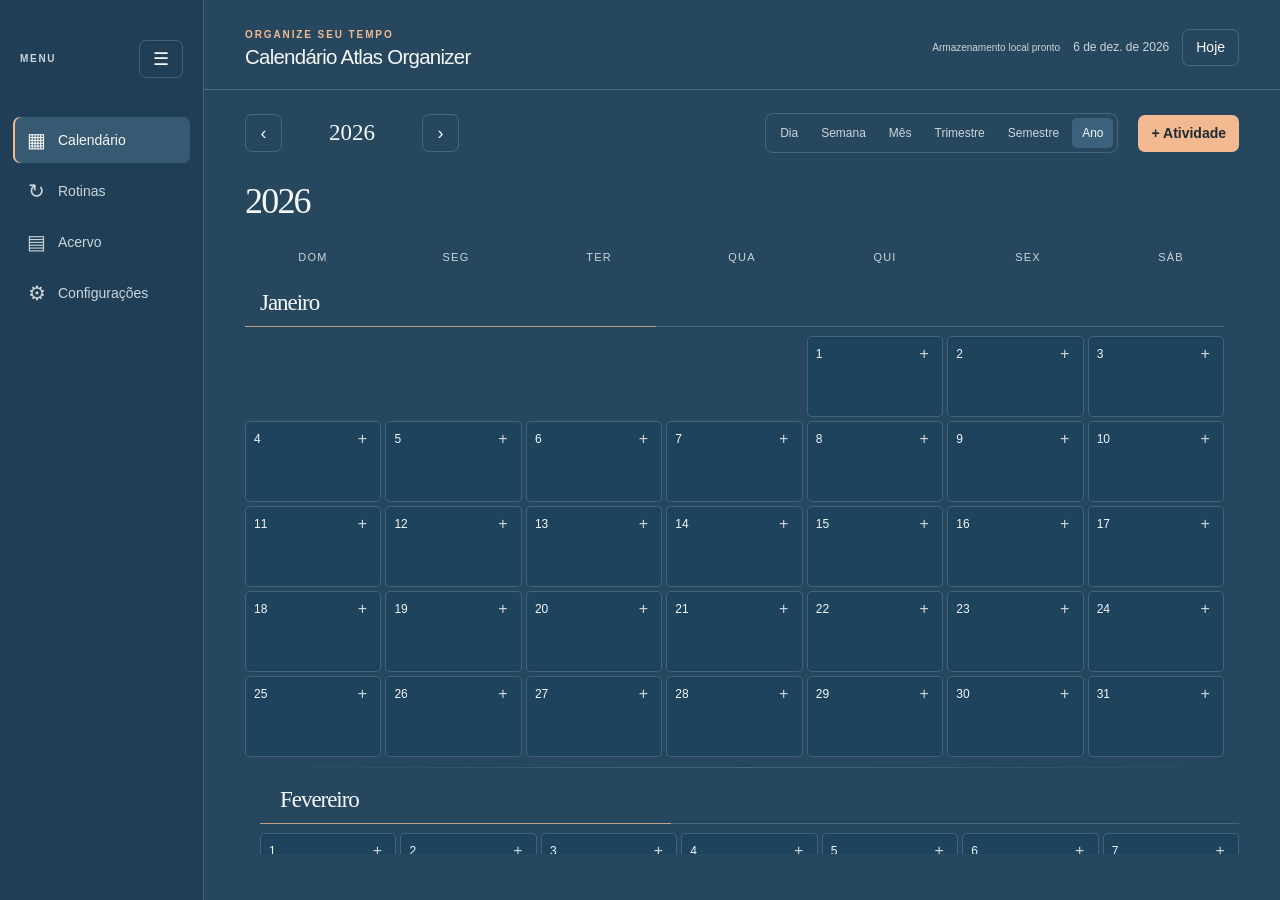
==== index.html @ 57e487e2 "Add files via upload" ====
<!doctype html>
<html lang="pt-BR"><head>
<meta charset="utf-8"><meta name="theme-color" content="#244c65"><meta name="application-name" content="Atlas Organizer"><link rel="manifest" href="./manifest.webmanifest"><link rel="icon" type="image/svg+xml" href="./icon.svg"><meta name="viewport" content="width=device-width,initial-scale=1">
<title>Atlas Organizer 2.0 · GitHub + Drive</title><link rel="stylesheet" href="./styles.css">
</head><body data-theme="custom">
<div class="shell" id="shell">
 <aside id="sidebar" class="sidebar" aria-label="Navegação">
  <div class="brand"><span class="brandword">MENU</span><button class="icon-btn collapse" id="toggleSidebar" title="Recolher menu" aria-label="Recolher menu">☰</button></div>
  <div class="nav-set">
   <button class="nav-btn selected" data-page="calendar" title="Calendário"><span class="nav-ico">▦</span><span class="nav-label">Calendário</span></button>
   <button class="nav-btn" data-page="routines" title="Rotinas"><span class="nav-ico">↻</span><span class="nav-label">Rotinas</span></button>
   <button class="nav-btn" data-page="archive" title="Acervo"><span class="nav-ico">▤</span><span class="nav-label">Acervo</span></button>
   <button class="nav-btn" data-page="settings" title="Configurações"><span class="nav-ico">⚙</span><span class="nav-label">Configurações</span></button>
  </div>
  
 </aside>
 <main class="main">
  <header class="topbar">
   <div class="top-left"><span id="pageKicker" class="eyebrow">ORGANIZE SEU TEMPO</span><h1 id="pageTitle">Calendário Atlas Organizer</h1></div>
   <div class="top-right"><span id="saveState" class="save-state" role="status" aria-live="polite">Carregando dados…</span><span class="today-pill" id="todayLabel"></span><button id="goToday" class="simple-btn">Hoje</button><button class="icon-btn mobile-menu" id="mobileMenu" aria-label="Abrir menu">☰</button></div>
  </header>
  <section id="calendarPage" class="page">
   <div class="toolbar">
    <div class="year-controls"><button id="prevPeriod" class="icon-btn" aria-label="Período anterior">‹</button><strong id="periodTitle">2026</strong><button id="nextPeriod" class="icon-btn" aria-label="Próximo período">›</button></div>
    <div class="view-switch" aria-label="Visualização"><button data-view="day">Dia</button><button data-view="week">Semana</button><button data-view="month">Mês</button><button data-view="quarter">Trimestre</button><button data-view="half">Semestre</button><button data-view="year" class="active">Ano</button></div>
    <button id="addEvent" class="accent-btn">+ <span>Atividade</span></button>
   </div>
   <div id="calendarScroll" class="calendar-scroll" tabindex="0" aria-label="Área do calendário">
    <div id="calendarContent"></div>
   </div>
   <div id="edgeHint" class="edge-hint" aria-live="polite"></div>
  </section>
  <section id="routinesPage" class="page hidden"><div class="section-intro"><div><h2>Rotinas</h2><p>Gerencie rotinas passadas, atuais e futuras; recorrências semanais e anuais.</p></div><button id="addRoutine" class="accent-btn">+ Rotina</button></div><div id="routinesContent"></div></section>
  <section id="archivePage" class="page hidden"><div class="section-intro"><div><h2>Acervo</h2><p>Assuntos, materiais, arquivos e anotações organizados em um só lugar.</p></div><button id="addArchive" class="accent-btn">+ Material</button></div><div class="archive-tools"><input id="archiveSearch" type="search" placeholder="Buscar assuntos, títulos, etiquetas..."><select id="archiveCategory"><option value="">Todas as categorias</option></select><select id="archiveSort" aria-label="Ordenar materiais"><option value="title">Nome A–Z</option><option value="topic">Assunto A–Z</option><option value="tags">Etiqueta A–Z</option><option value="difficulty">Dificuldade ↓</option><option value="rating">Avaliação ↓</option><option value="importance">Prioridade ↓</option></select></div><div id="archiveContent"></div></section>
  <section id="settingsPage" class="page hidden"><div class="section-intro"><div><h2>Configurações</h2><p>Ajustes de aparência, navegação e acessibilidade.</p></div></div><div class="settings-grid">
   <div class="settings-card"><h3>Aparência</h3><label for="themeLight">Luminosidade</label><select id="themeLight"><option value="light">Clara</option><option value="medium">Intermediária</option><option value="dark">Escura</option></select><label for="themeHue">Matiz</label><select id="themeHue"><option value="blue">Azul</option><option value="green">Verde</option><option value="yellow">Amarelo</option><option value="neutral">Neutro</option><option value="purple">Violeta</option><option value="orange">Laranja</option><option value="rose">Rosa</option></select><div class="theme-swatches" id="themeSwatches" aria-label="Prévia da combinação de cores"><i></i><i></i><i></i><span id="themeDescription">Azul · Intermediária</span></div><label class="check-row"><input type="checkbox" id="largeText"> Texto ampliado</label><label class="check-row"><input type="checkbox" id="highContrast"> Alto contraste</label><label class="check-row"><input type="checkbox" id="reduceMotion"> Reduzir animações</label></div>
   <div class="settings-card"><h3>Navegação</h3><label class="check-row"><input type="checkbox" id="edgeNavigate"> Mudar de ano ao puxar a extremidade</label><p class="hint">Exige um gesto intencional na borda. As setas continuam disponíveis.</p><label class="check-row"><input type="checkbox" id="soundOn"> Som de mudança de ano</label><label class="check-row"><input type="checkbox" id="vibrationOn"> Vibração (em dispositivos compatíveis)</label></div>
   <div class="settings-card"><h3>Horários solares</h3><p class="hint">Os períodos do dia usam nascer e pôr do sol aproximados. Informe uma localização para personalizar, sem precisar conceder acesso ao GPS.</p><label for="latitude">Latitude</label><input id="latitude" type="number" min="-90" max="90" step="any" placeholder="Ex.: -27.63"><label for="longitude">Longitude</label><input id="longitude" type="number" min="-180" max="180" step="any" placeholder="Ex.: -52.27"><p class="hint">Sem coordenadas: nascer do sol às 06h e pôr do sol às 18h.</p></div>
   <div class="settings-card integration-card"><h3>Google Agenda · ligação direta (opcional)</h3>
    <p class="hint">Crie e atualize compromissos diretamente no Google Agenda. Você autoriza o acesso; o Atlas não armazena sua senha.</p>
    <label for="googleClientId">ID de cliente OAuth do Google (Drive e Agenda)</label><input id="googleClientId" type="text" spellcheck="false" placeholder="...apps.googleusercontent.com" autocomplete="off">
    <div class="integration-actions"><button id="connectCalendar" class="simple-btn">Autorizar Google Agenda</button><button id="disconnectCalendar" class="simple-btn">Desconectar sessão</button></div>
    <p id="calendarStatus" class="hint">Não conectado. Configure o OAuth no Google Cloud antes de autorizar.</p>
    <p class="hint">A sincronização é iniciada manualmente em cada atividade/encontro. As notificações seguem o Google Agenda; não cria alarmes nativos.</p>
   </div>
   <div class="settings-card integration-card"><h3>Google Drive · seus dados privados</h3>
    <p class="hint">O Atlas salva atividades e materiais primeiro neste dispositivo (IndexedDB) e depois sincroniza com o espaço privado do aplicativo no Google Drive. A mesma identificação OAuth utilizada pelo Google Agenda serve para o Drive.</p>
    <div class="integration-actions"><button id="connectDrive" class="simple-btn" type="button">Conectar ao Google Drive</button><button id="disconnectDrive" class="simple-btn" type="button">Desconectar</button></div>
    <p id="cloudStatus" class="hint" role="status" aria-live="polite">Offline disponível neste dispositivo. O Drive ainda não foi conectado.</p>
    <div id="driveResolution" class="drive-resolution hidden">
      <p class="hint"><strong>Há diferenças entre as cópias.</strong> Escolha qual usar. A substituição no Drive exige confirmação e verifica novamente a versão remota.</p>
      <div class="integration-actions"><button id="loadDriveCopy" type="button" class="simple-btn">Carregar cópia do Drive</button><button id="sendDriveCopy" type="button" class="simple-btn">Enviar cópia deste dispositivo</button></div>
    </div>
    <div class="integration-actions"><button id="syncDriveNow" type="button" class="simple-btn">Sincronizar agora</button></div>
    <p class="hint">O aplicativo não salva senhas nem tokens de acesso no repositório. Você precisará autorizar o Drive novamente quando abrir uma nova sessão do navegador. Em caso de conflito, nenhuma cópia é sobrescrita automaticamente.</p>
    <p class="hint">Os anexos existentes no dispositivo também podem ser enviados ao Drive. Arquivos importados de backups JSON sem seus anexos originais não poderão ser restaurados automaticamente.</p>
   </div>
   <div class="settings-card"><h3>Integração por arquivo</h3><p class="hint">Exporte um calendário para importar no Google Agenda, Apple Calendário ou Outlook. É uma cópia, não sincronização automática.</p><label for="icsYear">Ano da exportação</label><input id="icsYear" type="number" min="1900" max="2100" value="2026"><label class="check-row"><input id="icsAlarm" type="checkbox"> Pedir aviso 15 minutos antes (se o aplicativo de destino suportar)</label><button id="exportIcs" class="simple-btn">Exportar calendário .ics</button><p class="hint">Reimportações podem duplicar compromissos. A compatibilidade de avisos depende do calendário de destino.</p></div><div class="settings-card"><h3>Dados</h3><button id="exportData" class="simple-btn">Exportar dados JSON</button><label for="importData" class="simple-btn import-label">Importar JSON</label><input id="importData" type="file" accept=".json,application/json" class="visually-hidden"><p class="hint">Os registros ficam em IndexedDB neste dispositivo e, quando conectado, no Google Drive privado. O backup JSON não contém os anexos binários; mantenha cópias de arquivos importantes.</p></div>
  </div></section>
 </main>
</div>
<datalist id="categorySuggestions"></datalist>
<dialog id="eventDialog" class="dialog wide-dialog"><form id="eventForm" class="dialog-form"><div class="dialog-head"><div><span class="eyebrow">CALENDÁRIO</span><h2 id="eventDialogTitle">Nova atividade</h2></div><button type="button" data-close="eventDialog" class="icon-btn" aria-label="Fechar">×</button></div>
<input name="id" type="hidden"><label>Nome da atividade<input name="title" required maxlength="160" placeholder="O que você planeja?"></label><div class="two-col"><label>Início<input name="start" type="datetime-local" required></label><label>Fim<input name="end" type="datetime-local" required></label></div>
<div class="nested-section"><div class="inline-title"><strong>Outras datas do mesmo compromisso</strong><button type="button" class="small-add" data-action="extra-event">+ Data</button></div><p class="hint">Cada data pode ser concluída e avaliada separadamente. Um intervalo contínuo também pode atravessar dias.</p><div id="eventExtraRows"></div></div>
<div class="two-col"><label>Categoria<input name="category" list="categorySuggestions" maxlength="60" placeholder="Escolha uma categoria existente"></label><label>Prioridade<select name="importance"><option value="low">Baixa</option><option value="normal" selected>Normal</option><option value="high">Alta</option><option value="critical">Máxima</option></select></label></div><p class="micro-hint">Ao digitar uma categoria, aparecem as existentes. Prefira reutilizar um nome já cadastrado.</p>
<label>Descrição<textarea name="description" rows="3" maxlength="3000" placeholder="Objetivos, temas abordados, lembretes..."></textarea></label><div class="nested-section"><strong>Notas do Acervo relacionadas</strong><div id="eventLinkedArchive" class="links-list"></div></div>
<div class="nested-section"><strong>Lembretes e Google Agenda</strong>
 <label>Aviso antes do início <select name="reminderMinutes" id="eventReminder"><option value="">Sem aviso personalizado</option><option value="0">No momento</option><option value="5">5 minutos antes</option><option value="10">10 minutos antes</option><option value="15">15 minutos antes</option><option value="30">30 minutos antes</option><option value="60">1 hora antes</option><option value="120">2 horas antes</option><option value="1440">1 dia antes</option><option value="10080">1 semana antes</option></select></label>
 <p class="hint">É um aviso do Google Agenda, não um alarme nativo do Relógio. A escolha do toque, soneca e vibração depende do aplicativo do dispositivo.</p>
 <button type="button" id="syncThisEvent" class="simple-btn">Enviar/atualizar atividade no Google Agenda</button>
 <p class="hint">Salve a atividade primeiro. Enviar novamente atualiza os encontros já vinculados, evitando duplicatas na mesma conta.</p>
</div>
<p class="hint">Para concluir, dispensar ou informar que uma atividade não foi realizada, use a opção <b>Situação / avaliação</b> no dia correspondente.</p>
<div class="dialog-actions"><button type="button" id="deleteEvent" class="danger-btn hidden">Excluir</button><span class="grow"></span><button type="button" data-close="eventDialog" class="simple-btn">Cancelar</button><button type="submit" class="accent-btn">Salvar atividade</button></div></form></dialog>
<dialog id="routineDialog" class="dialog wide-dialog"><form id="routineForm" class="dialog-form"><div class="dialog-head"><div><span class="eyebrow">ROTINAS</span><h2 id="routineDialogTitle">Nova rotina</h2></div><button type="button" data-close="routineDialog" class="icon-btn" aria-label="Fechar">×</button></div>
<input name="id" type="hidden"><label>Nome<input name="title" required maxlength="160"></label><div class="two-col"><label>Recorrência<select name="type" id="routineType"><option value="weekly">Semanal</option><option value="annual_fixed">Anual • dia fixo</option><option value="annual_nth">Anual • dia da semana variável</option></select></label><label>Prioridade<select name="importance"><option value="low">Baixa</option><option value="normal" selected>Normal</option><option value="high">Alta</option><option value="critical">Máxima</option></select></label></div>
<div class="two-col"><label>Data de início (vigência)<input name="effectiveFrom" type="date" required></label><label>Data final (opcional)<input name="until" type="date"></label></div>
<div id="annualOptions" class="nested-section hidden"><div class="two-col"><label>Mês<select name="annualMonth" id="annualMonth"><option value="1">Janeiro</option><option value="2">Fevereiro</option><option value="3">Março</option><option value="4">Abril</option><option value="5">Maio</option><option value="6">Junho</option><option value="7">Julho</option><option value="8">Agosto</option><option value="9">Setembro</option><option value="10">Outubro</option><option value="11">Novembro</option><option value="12">Dezembro</option></select></label><label class="annual-fixed">Dia do mês<input name="annualDay" type="number" min="1" max="31" value="1"></label></div><div class="two-col annual-nth hidden"><label>Ocorrência<select name="nth"><option value="1">1º</option><option value="2">2º</option><option value="3">3º</option><option value="4">4º</option><option value="-1">Último</option></select></label><label>Dia da semana<select name="annualWeekday"><option value="0">Domingo</option><option value="1">Segunda</option><option value="2">Terça</option><option value="3">Quarta</option><option value="4">Quinta</option><option value="5">Sexta</option><option value="6">Sábado</option></select></label></div></div>
<div class="nested-section"><div class="inline-title"><strong>Horários recorrentes</strong><button type="button" class="small-add" data-action="extra-routine-slot">+ Horário</button></div><p class="hint">Exemplo: terça-feira à noite e sábado pela manhã. Para rotinas anuais, use um horário.</p><div id="routineSlotRows"></div></div>
<div class="nested-section"><div class="inline-title"><strong>Datas adicionais pontuais</strong><button type="button" class="small-add" data-action="extra-routine-date">+ Data</button></div><div id="routineExtraRows"></div></div>
<label>Categoria<input name="category" list="categorySuggestions" maxlength="60" placeholder="Escolha uma categoria existente"></label><label>Descrição<textarea name="description" rows="3" maxlength="3000"></textarea></label><div class="nested-section"><strong>Notas do Acervo relacionadas</strong><div id="routineLinkedArchive" class="links-list"></div></div>
<p class="hint">Editar uma rotina já iniciada cria uma nova versão para não alterar o histórico. Defina a data de início da nova versão.</p>
<div class="dialog-actions"><button type="button" id="deleteRoutine" class="danger-btn hidden">Encerrar rotina</button><span class="grow"></span><button type="button" data-close="routineDialog" class="simple-btn">Cancelar</button><button type="submit" class="accent-btn">Salvar rotina</button></div></form></dialog>
<dialog id="occurrenceDialog" class="dialog wide-dialog"><form id="occurrenceForm" class="dialog-form"><div class="dialog-head"><div><span class="eyebrow">ENCONTRO DA ROTINA</span><h2>Editar apenas esta ocorrência</h2></div><button type="button" data-close="occurrenceDialog" class="icon-btn" aria-label="Fechar">×</button></div><p class="hint" id="occurrenceContext"></p><input type="hidden" name="id"><input type="hidden" name="anchor"><input type="hidden" name="slotId"><label>Nome neste encontro<input name="title" required maxlength="160"></label><div class="two-col"><label>Horário inicial<input name="startTime" type="time" required></label><label>Horário final<input name="endTime" type="time" required></label></div><div class="two-col"><label>Categoria<input name="category" list="categorySuggestions" maxlength="60"></label><label>Prioridade<select name="importance"><option value="low">Baixa</option><option value="normal">Normal</option><option value="high">Alta</option><option value="critical">Máxima</option></select></label></div><label>Descrição deste encontro<textarea name="description" rows="4" maxlength="3000"></textarea></label><div class="nested-section"><strong>Materiais do Acervo vinculados somente a esta ocorrência</strong><div id="occurrenceLinkedArchive" class="links-list"></div></div><div class="nested-section"><strong>Google Agenda</strong><label>Aviso antes do encontro<select name="reminderMinutes" id="occurrenceReminder"><option value="">Padrão da agenda</option><option value="0">No momento</option><option value="5">5 minutos</option><option value="15">15 minutos</option><option value="30">30 minutos</option><option value="60">1 hora</option><option value="1440">1 dia</option></select></label><button type="button" class="simple-btn" id="syncThisOccurrence">Enviar/atualizar este encontro no Google Agenda</button><p class="hint">Salve as alterações deste encontro antes de sincronizá-las.</p></div><p class="hint">Esta alteração não modifica as outras datas da rotina. Situação e avaliação permanecem registradas separadamente.</p><div class="dialog-actions"><button type="button" id="resetOccurrence" class="simple-btn">Restaurar dados da rotina</button><button type="button" id="editEntireRoutine" class="simple-btn">Editar rotina inteira</button><span class="grow"></span><button type="button" data-close="occurrenceDialog" class="simple-btn">Cancelar</button><button type="submit" class="accent-btn">Salvar este encontro</button></div></form></dialog>
<dialog id="outcomeDialog" class="dialog"><form id="outcomeForm" class="dialog-form"><div class="dialog-head"><div><span class="eyebrow">ACOMPANHAMENTO</span><h2>Situação e avaliação</h2></div><button type="button" data-close="outcomeDialog" class="icon-btn" aria-label="Fechar">×</button></div>
<p id="outcomeContext" class="hint"></p><input type="hidden" name="kind"><input type="hidden" name="id"><input type="hidden" name="anchor"><input type="hidden" name="slotId"><label>Situação<select name="status" id="outcomeStatus"><option value="pending">Pendente</option><option value="done">Concluída</option><option value="missed">Não realizada</option><option value="dismissed">Dispensada / cancelada</option></select></label><label id="reasonLabel">Justificativa<textarea name="reason" rows="3" maxlength="3000" placeholder="Explique por que não foi realizada, cancelada ou dispensada"></textarea></label><div id="assessmentFields"><div class="two-col"><label>Avaliação (0 a 10)<input name="rating" type="number" min="0" max="10" step="0.1" placeholder="Opcional"></label><label>Dificuldade (0 a 10)<input name="difficulty" type="number" min="0" max="10" step="0.1" placeholder="Opcional"></label></div><label>Desempenho (0 a 10)<input name="performance" type="number" min="0" max="10" step="0.1" placeholder="Opcional"></label><label>Comentário sobre a avaliação<textarea name="evaluationNotes" rows="3" maxlength="3000" placeholder="Como foi? O que você aprendeu?"></textarea></label><div id="ratingPreview" class="rating-preview"></div></div><div class="dialog-actions"><span class="grow"></span><button type="button" data-close="outcomeDialog" class="simple-btn">Cancelar</button><button type="submit" class="accent-btn">Salvar situação</button></div></form></dialog>
<dialog id="archiveDialog" class="dialog"><form id="archiveForm" class="dialog-form"><div class="dialog-head"><div><span class="eyebrow">ACERVO</span><h2 id="archiveDialogTitle">Novo material</h2></div><button type="button" data-close="archiveDialog" class="icon-btn" aria-label="Fechar">×</button></div><input name="id" type="hidden"><label>Título<input name="title" required maxlength="160"></label><div class="two-col"><label>Tipo<select name="type"><option>Nota</option><option>Questão</option><option>PDF</option><option>Livro</option><option>Arquivo</option><option>Link</option></select></label><label>Categoria / matéria<input name="category" list="categorySuggestions" maxlength="100" placeholder="Matemática..."></label></div><label>Assunto / tópico<input name="topic" maxlength="120" placeholder="Trigonometria..."></label><label>Etiquetas (separadas por vírgulas)<input name="tags" maxlength="250" placeholder="revisão, exercícios..."></label><div class="two-col"><label>Dificuldade (0 a 10)<input name="difficulty" type="number" min="0" max="10" step="0.1" placeholder="Opcional"></label><label>Avaliação (0 a 10)<input name="rating" type="number" min="0" max="10" step="0.1" placeholder="Opcional"></label></div><label>Prioridade (opcional)<select name="importance"><option value="">Sem prioridade</option><option value="low">Baixa</option><option value="normal">Normal</option><option value="high">Alta</option><option value="critical">Máxima</option></select></label><label>Texto / notas<textarea name="notes" rows="5" maxlength="20000"></textarea></label><label>Link (opcional)<input name="link" type="url" placeholder="https://..."></label><label>Anexo (até 20 MB)<input name="file" type="file"></label><p id="currentAttachment" class="hint"></p><div class="dialog-actions"><button type="button" id="deleteArchive" class="danger-btn hidden">Excluir</button><span class="grow"></span><button type="button" data-close="archiveDialog" class="simple-btn">Cancelar</button><button type="submit" class="accent-btn">Salvar material</button></div></form></dialog>
<div id="toast" class="toast" role="status" aria-live="polite"></div>
<script type="module" src="./app.js"></script>
</body></html>
---- styles.css ----
:root{--bg:#102b41;--side:#0d293f;--panel:#173b55;--panel2:#1a415d;--cell:#204660;--line:rgba(220,237,245,.15);--text:#f2f5f7;--muted:#a4bdca;--accent:#efa36e;--accentText:#26303a;--radius:12px;--shadow:rgba(0,10,26,.23)}
*{box-sizing:border-box}html,body{margin:0;height:100%;background:var(--bg);color:var(--text);font-family:Inter,ui-sans-serif,-apple-system,BlinkMacSystemFont,'Segoe UI',sans-serif;font-size:14px}button,input,select,textarea{font:inherit}button{cursor:pointer}button:focus-visible,input:focus-visible,select:focus-visible,textarea:focus-visible{outline:2px solid var(--accent);outline-offset:3px}button:disabled{opacity:.4;cursor:not-allowed}h1,h2,h3,p{margin-top:0}h1{font-size:1.46rem;font-weight:500;letter-spacing:-.035em;margin:4px 0 0}h2{font-size:1.55rem;font-weight:500;letter-spacing:-.03em}h3{font-size:1.05rem;font-weight:600}p{color:var(--muted);line-height:1.5}button{border:0}input,select,textarea{width:100%;border:1px solid var(--line);color:var(--text);background:var(--panel2);padding:10px 12px;border-radius:7px;min-width:0}input::placeholder,textarea::placeholder{color:var(--muted);opacity:.7}input[type=checkbox]{width:auto;accent-color:var(--accent)}input[type=file]{font-size:12px;max-width:100%}input[type=date],input[type=time],input[type=datetime-local]{color-scheme:dark}body[data-theme=light] input[type=date],body[data-theme=light] input[type=time],body[data-theme=light] input[type=datetime-local]{color-scheme:light}
.shell{height:100vh;min-height:420px;display:flex;overflow:hidden}.sidebar{width:204px;flex-shrink:0;display:flex;flex-direction:column;background:var(--side);border-right:1px solid var(--line);transition:width .2s}.sidebar.collapsed{width:65px}.brand{height:99px;padding:33px 20px 15px;display:flex;justify-content:space-between;align-items:center;gap:6px}.brandword{font-family:Georgia,'Times New Roman',serif;font-size:30px;letter-spacing:-2px;white-space:nowrap}.dot{color:var(--accent)}.sidebar.collapsed .brandword,.sidebar.collapsed .nav-label,.sidebar.collapsed .small-mark{display:none}.sidebar.collapsed .brand{justify-content:center;padding:22px 5px}.nav-set{display:flex;flex-direction:column;gap:5px;padding:18px 13px}.nav-btn{width:100%;display:flex;align-items:center;gap:12px;padding:13px 14px;background:none;color:var(--muted);text-align:left;border-radius:7px;white-space:nowrap}.nav-btn:hover,.nav-btn.selected{background:var(--panel);color:var(--text)}.nav-btn.selected{box-shadow:inset 2px 0 var(--accent)}.nav-ico{font-size:20px;min-width:19px;text-align:center;line-height:1}.sidebar.collapsed .nav-set{padding:18px 7px}.sidebar.collapsed .nav-btn{padding:13px;justify-content:center}.aside-foot{margin-top:auto;padding:18px 26px}.small-mark{font-size:10px;letter-spacing:.18em;color:var(--muted)}.main{display:flex;flex-direction:column;flex:1;min-width:0}.topbar{display:flex;align-items:center;justify-content:space-between;gap:15px;padding:25px clamp(20px,3.2vw,52px) 20px;border-bottom:1px solid var(--line);flex-shrink:0}.eyebrow{font-size:10px;font-weight:700;letter-spacing:.19em;color:var(--accent)}.top-right{display:flex;align-items:center;gap:13px}.today-pill{color:var(--muted);font-size:12px;white-space:nowrap}.icon-btn,.simple-btn,.accent-btn,.danger-btn{border-radius:7px;min-height:37px;padding:9px 13px;white-space:nowrap}.icon-btn,.simple-btn{background:transparent;color:var(--text);border:1px solid var(--line)}.icon-btn{font-size:18px;min-width:37px;line-height:1}.icon-btn:hover,.simple-btn:hover{background:var(--panel)}.accent-btn{background:var(--accent);color:var(--accentText);font-weight:650}.accent-btn:hover{filter:brightness(1.06)}.danger-btn{border:1px solid #e99393;background:transparent;color:#f8a3a3}.mobile-menu{display:none}.page{flex:1;min-height:0;display:flex;flex-direction:column;padding:23px clamp(20px,3.2vw,52px) 28px}.hidden{display:none!important}.toolbar{display:flex;align-items:center;gap:20px;flex-wrap:wrap;margin-bottom:18px}.year-controls{display:flex;align-items:center;gap:7px;margin-right:auto}.year-controls strong{font-size:23px;font-family:Georgia,serif;font-weight:400;min-width:126px;text-align:center}.view-switch{display:flex;gap:3px;padding:4px;border:1px solid var(--line);border-radius:8px}.view-switch button{background:transparent;color:var(--muted);border-radius:5px;padding:8px 10px;font-size:12px}.view-switch .active{background:var(--panel2);color:var(--text)}.calendar-scroll{overflow-y:auto;flex:1;min-height:0;overscroll-behavior:contain;scrollbar-width:thin;scrollbar-color:var(--panel2) transparent}.edge-hint{font-size:12px;min-height:18px;color:var(--accent);text-align:center}.weekdays{display:grid;grid-template-columns:repeat(7,minmax(0,1fr));gap:7px;position:sticky;top:0;background:var(--bg);z-index:3;padding-bottom:12px}.weekday{text-align:center;color:var(--muted);text-transform:uppercase;font-size:11px;letter-spacing:.11em;padding:9px 2px}.days-grid{display:grid;grid-template-columns:repeat(7,minmax(0,1fr));gap:7px}.day-card{background:var(--panel);border:1px solid var(--line);border-radius:5px;min-width:0;min-height:105px;padding:9px 10px;position:relative;overflow:hidden;transition:background .12s}.day-card:hover{background:var(--panel2)}.day-card.today{border-color:var(--accent)}.day-card.selected{box-shadow:inset 0 0 0 1px var(--accent)}.day-card.blank{background:transparent;border-color:transparent;pointer-events:none}.day-top{display:flex;justify-content:space-between;align-items:center;gap:4px}.day-num{background:transparent;color:var(--text);font-size:14px;padding:3px 1px;min-width:23px;text-align:left}.day-num:hover{color:var(--accent)}.day-add{background:transparent;color:var(--muted);font-size:19px;line-height:1;min-width:29px;min-height:29px;border-radius:4px}.day-add:hover{color:var(--accent);background:var(--cell)}.day-items{display:flex;flex-direction:column;gap:4px;margin-top:8px}.event-chip{padding:4px 6px;background:rgba(239,163,110,.1);border-left:2px solid var(--accent);font-size:11px;text-align:left;color:var(--text);min-width:0;white-space:nowrap;overflow:hidden;text-overflow:ellipsis;border-radius:1px}.event-chip.routine{background:rgba(210,227,239,.09);border-left-color:#7aa6b7}.event-chip.done{opacity:.53;text-decoration:line-through}.event-chip.important{background:rgba(239,163,110,.2)}.extra-num{font-size:10px;color:var(--muted);padding:0 4px}.months-label{margin:26px 0 12px;display:flex;align-items:center;gap:18px;font-family:Georgia,serif;font-size:27px;font-weight:400;letter-spacing:-.045em}.months-label:first-child{margin-top:5px}.months-label:after{content:"";height:1px;flex:1;background:linear-gradient(to right,var(--accent),transparent)}.year-area{max-width:1480px;margin:auto;width:100%;padding-bottom:10px}.year-month{--shift:0px;margin:0 0 24px var(--shift);width:calc(100% - 15px);position:relative}.year-month:nth-child(even){--shift:15px}.year-month .months-label{margin:0 0 9px;padding:6px 15px 10px;border-bottom:1px solid var(--line);font-size:23px;position:relative}.year-month .months-label:after{position:absolute;bottom:-1px;left:0;width:42%;background:var(--accent);opacity:.7;height:1px}.year-month .days-grid{gap:4px}.year-month .day-card{min-height:81px;padding:5px 7px;background:rgba(26,65,93,.68)}.year-month .day-items{margin-top:3px;gap:2px}.year-month .event-chip{font-size:10px;padding:2px 4px}.year-month .day-add{font-size:16px;min-width:22px;min-height:23px}.year-month .day-num{font-size:12px}.year-month .day-card.blank{background:transparent}.year-month+.year-month:before{content:"";position:absolute;top:-14px;left:10px;right:20px;height:1px;background:linear-gradient(90deg,transparent,var(--line),transparent)}.year-month:nth-child(even) .months-label{padding-left:20px}.year-hero{font-family:Georgia,serif;font-size:36px;letter-spacing:-.05em;margin:9px 0 20px}.year-hint{text-align:center;color:var(--muted);font-size:12px;margin:14px 0}.month-head{font-family:Georgia,serif;font-size:30px;margin:4px 0 22px}.month-view .day-card{min-height:145px}.day-main{padding:12px 0 30px;max-width:1020px;margin:auto;width:100%}.day-large-date{font-family:Georgia,serif;font-size:32px;letter-spacing:-.035em;margin-bottom:8px}.day-subtitle{color:var(--muted);font-size:12px;margin-bottom:24px}.day-period{margin:20px 0 24px}.period-head{display:flex;gap:13px;align-items:baseline;border-bottom:1px solid var(--line);padding-bottom:10px;margin-bottom:10px}.period-head h3{font-family:Georgia,serif;font-size:23px;font-weight:400;margin:0}.period-head small{color:var(--muted)}.detail-event{border-bottom:1px solid var(--line);padding:11px 7px;display:flex;align-items:center;gap:12px}.detail-event button.title-button{background:transparent;color:var(--text);text-align:left;font-size:14px;flex:1;min-width:0}.detail-event button.title-button:hover{text-decoration:underline}.detail-event .time{color:var(--accent);font-variant-numeric:tabular-nums;min-width:98px;font-size:12px}.detail-event .subtitle{font-size:11px;color:var(--muted)}.detail-event .muted-action{background:transparent;color:var(--muted);border:1px solid var(--line);padding:5px 7px;border-radius:5px}.detail-event .done-action{accent-color:var(--accent)}.mini-badge{font-size:10px;color:var(--accent);font-weight:600}.empty-period{font-size:12px;color:var(--muted);padding:14px 5px}.timeline-toggle{background:transparent;color:var(--accent);border-bottom:1px solid currentColor;padding:4px 0;margin:7px 0 5px}.timeline{border:1px solid var(--line);border-radius:9px;padding:14px;margin:16px 0 25px}.timeline-row{display:grid;grid-template-columns:44px 1fr;gap:10px;min-height:30px;border-top:1px solid var(--line);font-size:11px;color:var(--muted)}.timeline-row:first-child{border-top:0}.timeline-bar{align-self:start;background:var(--cell);padding:6px 9px;border-left:3px solid var(--accent);border-radius:3px;color:var(--text);margin:3px 0}.week-view .day-card{min-height:340px;padding:10px}.week-view .event-chip{white-space:normal;overflow-wrap:anywhere}.week-view .day-num{font-size:15px}.week-view .days-grid{gap:9px}.week-date{font-size:10px;color:var(--muted)}.review-card{border:1px solid var(--line);border-radius:8px;background:var(--panel);padding:20px;margin-bottom:13px}.review-stat-row{display:flex;gap:20px;flex-wrap:wrap;margin-bottom:25px}.review-stat{border:1px solid var(--line);min-width:120px;padding:17px 20px;border-radius:6px}.review-stat strong{font-size:29px;font-family:Georgia,serif;font-weight:400;display:block}.review-stat span{font-size:12px;color:var(--muted)}.review-title{font-family:Georgia,serif;font-size:25px}.review-columns{display:grid;grid-template-columns:repeat(auto-fit,minmax(235px,1fr));gap:15px}.review-card ul{list-style:none;margin:5px 0 0;padding:0}.review-card li{border-top:1px solid var(--line);padding:9px 0;font-size:12px}.review-card li:first-child{border-top:0}.review-summary{border-left:2px solid var(--accent);padding:9px 13px;line-height:1.6;color:var(--text);margin-top:14px}.section-intro{display:flex;justify-content:space-between;align-items:flex-start;gap:22px;margin-bottom:24px}.section-intro h2{font-family:Georgia,serif;font-weight:400;font-size:30px;margin-bottom:4px}.section-intro p{font-size:12px;margin:0}.routines-days{display:grid;grid-template-columns:repeat(auto-fit,minmax(170px,1fr));gap:12px}.routine-day{border:1px solid var(--line);border-radius:8px;background:var(--panel);padding:14px;min-height:145px}.routine-day header{display:flex;justify-content:space-between;align-items:center;margin-bottom:14px}.routine-day h3{font-family:Georgia,serif;font-size:19px;font-weight:400;margin:0}.routine-day button.add-mini{min-width:32px;height:32px;font-size:22px;color:var(--accent);background:var(--cell);border-radius:4px}.routine-day .routine-item{background:transparent;color:var(--text);padding:8px 0;border-top:1px solid var(--line);width:100%;text-align:left;font-size:12px}.routine-day .routine-item span{display:block;font-size:11px;color:var(--muted);margin-top:3px}.subtle{color:var(--muted);font-size:12px}.archive-tools{display:flex;gap:10px;margin-bottom:20px}.archive-tools input{flex:1}.archive-tools select{max-width:220px}.archive-grid{display:grid;grid-template-columns:repeat(auto-fill,minmax(245px,1fr));gap:12px;overflow-y:auto}.archive-card{background:var(--panel);border:1px solid var(--line);padding:20px;border-radius:8px;display:flex;flex-direction:column;gap:12px;min-height:180px}.archive-card h3{font-family:Georgia,serif;font-size:21px;font-weight:400;margin-bottom:5px}.archive-card p{font-size:12px;margin:0;white-space:pre-wrap;overflow-wrap:anywhere}.archive-tag{display:inline-block;background:var(--cell);padding:4px 8px;margin:4px 4px 0 0;border-radius:4px;color:var(--muted);font-size:10px}.archive-card footer{display:flex;gap:12px;margin-top:auto;align-items:center;flex-wrap:wrap}.archive-card button,.archive-card a{background:transparent;color:var(--accent);font-size:12px;text-decoration:none;padding:0}.settings-grid{display:grid;grid-template-columns:repeat(auto-fill,minmax(275px,1fr));gap:16px;overflow-y:auto;padding-bottom:20px}.settings-card{background:var(--panel);border:1px solid var(--line);border-radius:8px;padding:23px}.settings-card h3{font-family:Georgia,serif;font-size:23px;font-weight:400}.settings-card label:not(.check-row){display:block;color:var(--muted);font-size:12px;margin:13px 0 7px}.settings-card input:not([type=checkbox]),.settings-card select{margin-bottom:8px}.check-row{display:flex;align-items:center;gap:10px;margin:14px 0;font-size:13px}.hint{font-size:12px;color:var(--muted);line-height:1.6}.import-label{display:inline-block;cursor:pointer;margin:10px 0}.visually-hidden{position:absolute;width:1px;height:1px;clip:rect(0 0 0 0);overflow:hidden}.dialog{border:1px solid var(--line);background:var(--bg);color:var(--text);border-radius:11px;width:min(560px,calc(100vw - 25px));max-height:min(90vh,810px);box-shadow:0 20px 70px var(--shadow);padding:0}.dialog::backdrop{background:rgba(0,15,29,.72);backdrop-filter:blur(3px)}.dialog-form{padding:26px 29px;display:flex;flex-direction:column;gap:12px}.dialog-head{display:flex;justify-content:space-between;align-items:center;margin-bottom:10px}.dialog-head h2{font-family:Georgia,serif;font-weight:400;font-size:28px;margin:7px 0 0}.dialog-form label:not(.check-row){display:block;font-size:12px;color:var(--muted)}.dialog-form label input,.dialog-form label select,.dialog-form label textarea{display:block;margin-top:7px}.two-col{display:grid;grid-template-columns:1fr 1fr;gap:12px}.dialog-actions{display:flex;flex-wrap:wrap;gap:8px;align-items:center;border-top:1px solid var(--line);padding-top:18px}.grow{flex:1}.toast{position:fixed;bottom:26px;right:28px;background:var(--panel2);border:1px solid var(--line);padding:12px 18px;border-radius:8px;box-shadow:0 8px 22px var(--shadow);display:none;z-index:20}.toast.show{display:block}
body[data-theme=light]{--bg:#e7eff3;--side:#dae5eb;--panel:#f6f9fb;--panel2:#e9f0f3;--cell:#dbe7ed;--line:rgba(20,63,89,.15);--text:#18354b;--muted:#597080;--accent:#bf6c39;--accentText:#ffffff;--shadow:rgba(20,45,61,.16)}body[data-theme=dark]{--bg:#0c1520;--side:#090f18;--panel:#121f2d;--panel2:#162636;--cell:#1b3042;--line:rgba(211,224,241,.12);--text:#f4f6f9;--muted:#9dadbc;--accent:#e9a06a;--accentText:#272c33;--shadow:rgba(0,0,0,.45)}body.high-contrast{--line:rgba(240,245,250,.5);--muted:#e4ebf0}body.large-text{font-size:17px}body.reduce-motion *,body.reduce-motion *:before,body.reduce-motion *:after{transition:none!important;animation:none!important}
@media(max-width:1100px){.sidebar{width:67px}.sidebar .brandword,.sidebar .nav-label,.sidebar .small-mark{display:none}.sidebar .nav-set{padding:18px 7px}.sidebar .nav-btn{justify-content:center}.sidebar .brand{justify-content:center;padding:22px 5px}.toolbar{gap:12px}.week-view .days-grid{overflow-x:auto;grid-template-columns:repeat(7,minmax(125px,1fr))}}
@media(max-width:680px){.shell{flex-direction:column}.sidebar{order:2;height:59px;width:100%!important;display:flex;flex-direction:row;border-right:none;border-top:1px solid var(--line);flex-shrink:0}.sidebar .brand,.sidebar .aside-foot{display:none}.sidebar .nav-set{width:100%;padding:4px;flex-direction:row;justify-content:space-evenly}.sidebar .nav-btn{width:auto;padding:11px 15px}.sidebar .nav-ico{font-size:21px}.main{order:1}.topbar{padding:19px 17px 14px}.today-pill{display:none}.page{padding:14px 12px}.toolbar{gap:10px}.year-controls strong{min-width:110px;font-size:21px}.view-switch{order:3;width:100%;overflow-x:auto;justify-content:space-between}.view-switch button{padding:8px 7px}.weekdays{gap:3px}.days-grid{gap:3px}.weekday{font-size:10px}.day-card{min-height:69px;padding:3px 2px}.day-top{gap:0}.day-num{min-width:17px;font-size:11px}.day-add{min-width:19px;font-size:16px;min-height:21px;padding:0}.event-chip{font-size:9px;line-height:1.2;padding:3px}.year-month{width:100%;margin-left:0!important}.year-month .day-card{min-height:65px;padding:2px}.year-month .day-num{font-size:10px}.year-month .day-add{font-size:13px;min-width:17px}.year-month .day-items{margin-top:3px}.year-month .event-chip{font-size:8px;padding:2px}.year-month .months-label{font-size:21px}.month-view .day-card{min-height:105px}.month-view .event-chip{font-size:9px}.week-view .day-card{min-height:280px}.week-view .days-grid{grid-template-columns:repeat(7,minmax(120px,1fr))}.two-col{grid-template-columns:1fr}.dialog-form{padding:21px 19px}.dialog{max-height:85vh}.archive-tools{flex-wrap:wrap}.archive-tools select{max-width:100%}.section-intro{align-items:center}.section-intro h2{font-size:25px}}
/* Prevent the main area from pushing the mobile navigation below the viewport. */
.main{min-height:0}
@media(max-width:680px){.sidebar{position:relative;z-index:7;min-height:59px}.main{height:calc(100% - 59px);min-height:0}.page{min-height:0}}

/* A neutral navigation heading replaces the decorative logo. */
.brandword{font-family:inherit;font-size:10px;letter-spacing:.17em;font-weight:650;color:var(--muted)}
/* 1.4 — forms, independent occurrences, evaluations, and archival drawers */
.wide-dialog{width:min(750px,calc(100vw - 24px))}.nested-section{border:1px solid var(--line);border-radius:8px;padding:13px;background:var(--panel)}.nested-section>strong{display:block;margin:0 0 10px}.nested-section .hint{margin:7px 0}.inline-title{display:flex;align-items:center;justify-content:space-between;gap:10px}.small-add{background:var(--cell);color:var(--accent);padding:6px 10px;border-radius:5px;white-space:nowrap}.small-remove{background:transparent;color:var(--muted);font-size:21px;padding:5px 7px;border:1px solid var(--line);border-radius:4px;align-self:end}.extra-slot,.routine-slot{display:grid;grid-template-columns:minmax(0,1fr) minmax(0,1fr) auto;align-items:end;gap:9px;margin-top:10px}.routine-slot{grid-template-columns:minmax(0,1.45fr) minmax(0,1fr) minmax(0,1fr) auto}.micro-hint{font-size:11px;margin:-8px 0 0}.links-list{max-height:120px;overflow:auto;display:flex;flex-direction:column;gap:3px;margin-top:10px}.link-option{display:flex!important;align-items:center;gap:9px;padding:4px}.link-option input{width:auto}.link-option small{font-size:10px;color:var(--muted)}.event-description{flex:1;min-width:0}.event-description .title-button{width:100%}.status-pill{border:1px solid var(--line);border-radius:5px;background:var(--cell);color:var(--text);font-size:11px;max-width:150px;min-width:110px;padding:8px 10px;line-height:1.3}.status-done{color:#afe4c8}.status-missed{color:#efada1}.status-dismissed{color:#b3c1c7}.priority-label{color:var(--accent);font-size:11px;white-space:nowrap}.note-link{background:transparent;border:1px solid var(--line);border-radius:4px;color:var(--accent);font-size:10px;margin:5px 5px 2px 0;padding:5px 7px}.stars{display:inline-flex;vertical-align:middle;white-space:nowrap;gap:1px;margin:4px 0;font-family:Arial,sans-serif}.star{display:inline-block;position:relative;line-height:1;font-size:17px;width:17px;color:var(--muted)}.star-empty{opacity:.55}.star-fill{position:absolute;left:0;top:0;white-space:nowrap;overflow:hidden;color:var(--accent)}.rating-preview{margin:4px 0}.review-summary{white-space:normal}.review-summary p{color:var(--text);margin:9px 0 0;line-height:1.75}.review-stat{min-width:112px;flex:1}.review-stat-row{gap:9px}.review-stat strong{font-size:25px}.routine-overview{display:grid;grid-template-columns:repeat(auto-fit,minmax(230px,1fr));gap:16px;overflow-y:auto;padding-bottom:25px}.routine-status-block{border:1px solid var(--line);background:var(--panel);border-radius:8px;padding:16px;align-self:start}.routine-status-block>h3{font-family:Georgia,serif;font-size:23px;font-weight:400;border-bottom:1px solid var(--line);padding-bottom:10px}.routine-collection{display:flex;flex-direction:column;gap:8px}.routine-entry{background:var(--cell);border:1px solid var(--line);border-radius:7px;color:var(--text);text-align:left;padding:13px;display:flex;flex-direction:column;align-items:stretch;gap:5px;width:100%}.routine-entry>span{display:flex;gap:5px;justify-content:space-between}.routine-entry small{font-size:11px;color:var(--muted)}.archive-drawer{background:var(--panel);border:1px solid var(--line);border-radius:8px;margin-bottom:14px;overflow:hidden}.archive-drawer summary{display:flex;align-items:center;gap:13px;padding:19px 20px;cursor:pointer;list-style:none;background:var(--panel2);border-bottom:1px solid var(--line)}.archive-drawer summary::-webkit-details-marker{display:none}.archive-drawer summary strong{font-family:Georgia,serif;font-size:24px;font-weight:400}.drawer-handle{font-size:24px;color:var(--accent)}.drawer-count{font-size:12px;color:var(--muted)}.drawer-edge{margin-left:auto;color:var(--accent);font-size:18px}.archive-drawer:not([open]) .drawer-edge{transform:rotate(-90deg)}.archive-drawer .archive-grid{padding:17px;overflow:visible}.archive-eval{display:flex;gap:8px;flex-wrap:wrap;align-items:center;font-size:11px;color:var(--muted)}.archive-eval>span:not(.stars){border:1px solid var(--line);padding:4px 6px;border-radius:5px}.archive-card{min-height:195px}.archive-tools select{min-width:155px}.event-chip.missed{border-left-color:#d29b91}.event-chip.dismissed{opacity:.55}.dialog-form{max-height:90vh;overflow-y:auto}
@media(max-width:680px){.extra-slot{grid-template-columns:1fr 1fr auto}.routine-slot{grid-template-columns:minmax(0,1fr) minmax(0,1fr) auto}.routine-slot .slot-week{grid-column:1/3}.dialog-form{max-height:85vh}.status-pill{min-width:75px;max-width:105px;padding:6px 4px;font-size:10px}.detail-event{gap:6px}.detail-event .time{min-width:75px;font-size:10px}.archive-tools select{flex:1;min-width:135px}.archive-drawer summary{padding:12px 14px}.archive-drawer summary strong{font-size:21px}.archive-drawer .archive-grid{padding:10px}}

.save-state{color:var(--muted);font-size:10px;white-space:nowrap;max-width:190px;overflow:hidden;text-overflow:ellipsis}
@media(max-width:680px){.save-state{font-size:9px;max-width:98px}}


/* 1.5 — independent luminance/hue palettes, unified scrolling and elastic transitions */
.theme-swatches{display:flex;align-items:center;gap:6px;margin:12px 0 18px}.theme-swatches i{display:block;width:29px;height:29px;border-radius:6px;border:1px solid var(--line)}.theme-swatches i:nth-child(1){background:var(--bg)}.theme-swatches i:nth-child(2){background:var(--panel)}.theme-swatches i:nth-child(3){background:var(--accent)}.theme-swatches span{font-size:12px;color:var(--muted);margin-left:9px}
.dialog{overflow-y:auto;scrollbar-width:thin;scrollbar-color:var(--cell) transparent}.dialog-form{max-height:none;overflow:visible}.links-list{max-height:none;overflow:visible}.links-list,.calendar-scroll,.routine-overview,.settings-grid,.view-switch,.archive-grid,.page{scrollbar-width:thin;scrollbar-color:var(--cell) transparent}*::-webkit-scrollbar{width:7px;height:7px}*::-webkit-scrollbar-track{background:transparent}*::-webkit-scrollbar-thumb{background:var(--cell);border-radius:12px;border:1px solid var(--bg)}*::-webkit-scrollbar-corner{background:transparent}
#calendarContent{will-change:transform;transform:translateY(0);opacity:1}body.reduce-motion #calendarContent{will-change:auto;transition:none!important}
#occurrenceDialog .hint{margin:5px 0 10px}
@media(max-width:680px){.dialog{max-height:85vh}.dialog-form{max-height:none;overflow:visible}}
/* Atlas 2.0: conectores opcionais e lembretes integrados */
.integration-card{min-width:0}
.integration-card textarea{font-size:12px;font-family:ui-monospace,Consolas,monospace;line-height:1.5}
.integration-actions{display:flex;gap:10px;flex-wrap:wrap}
.integration-card input,.integration-card textarea{max-width:100%}
#syncThisEvent,#syncThisOccurrence{margin:11px 0 6px}
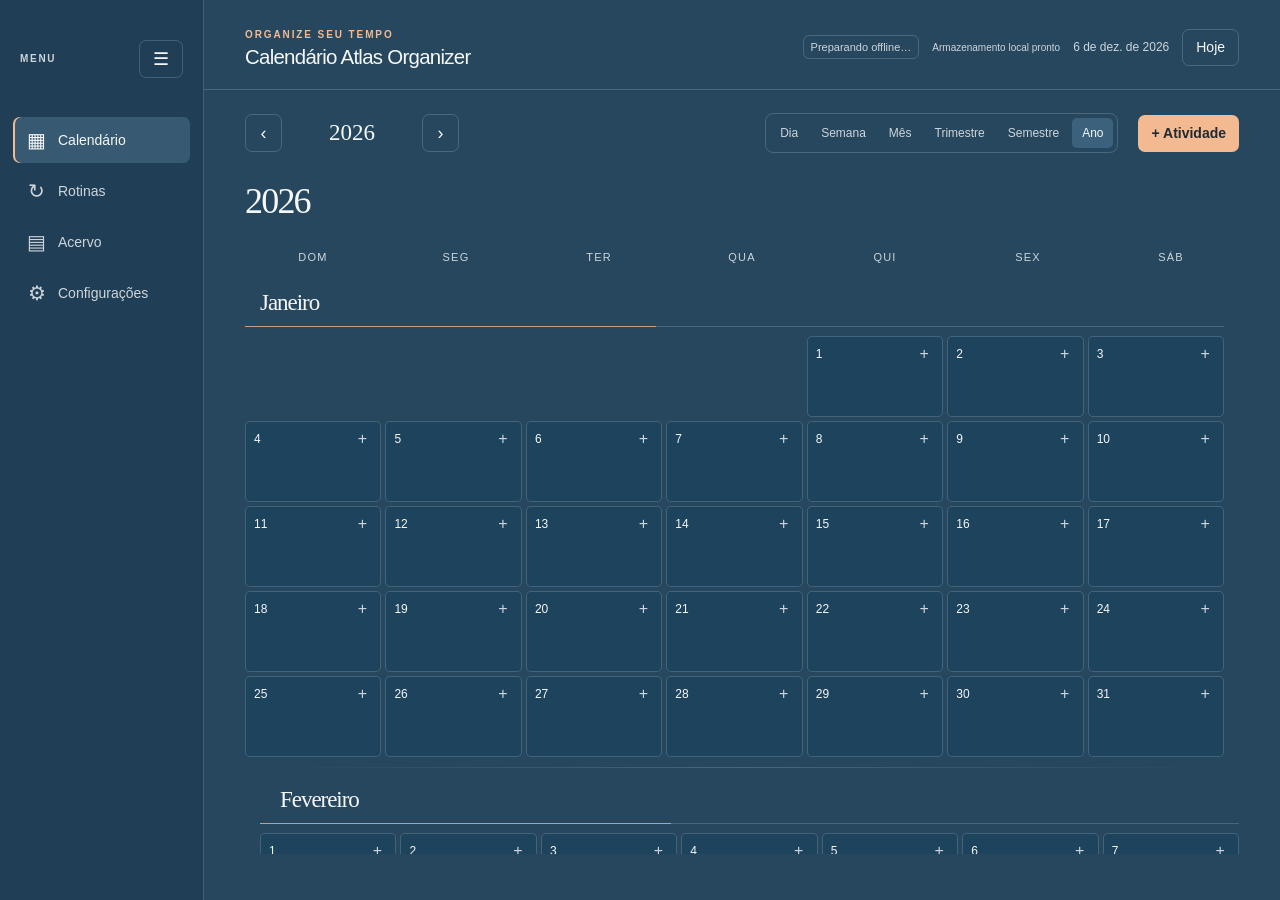
==== commit 619741ea: "Add files via upload" ====
--- a/index.html
+++ b/index.html
@@ -1,7 +1,7 @@
 <!doctype html>
 <html lang="pt-BR"><head>
 <meta charset="utf-8"><meta name="theme-color" content="#244c65"><meta name="application-name" content="Atlas Organizer"><link rel="manifest" href="./manifest.webmanifest"><link rel="icon" type="image/svg+xml" href="./icon.svg"><meta name="viewport" content="width=device-width,initial-scale=1">
-<title>Atlas Organizer 2.0 · GitHub + Drive</title><link rel="stylesheet" href="./styles.css">
+<title>Atlas Organizer 2.2 · Google persistente</title><link rel="stylesheet" href="./styles.css">
 </head><body data-theme="custom">
 <div class="shell" id="shell">
  <aside id="sidebar" class="sidebar" aria-label="Navegação">
@@ -17,7 +17,7 @@
  <main class="main">
   <header class="topbar">
    <div class="top-left"><span id="pageKicker" class="eyebrow">ORGANIZE SEU TEMPO</span><h1 id="pageTitle">Calendário Atlas Organizer</h1></div>
-   <div class="top-right"><span id="saveState" class="save-state" role="status" aria-live="polite">Carregando dados…</span><span class="today-pill" id="todayLabel"></span><button id="goToday" class="simple-btn">Hoje</button><button class="icon-btn mobile-menu" id="mobileMenu" aria-label="Abrir menu">☰</button></div>
+   <div class="top-right"><button id="quickConnectDrive" class="simple-btn quick-cloud hidden" type="button" aria-label="Retomar conexão com Google Drive" title="A sessão do Drive foi encerrada ao recarregar. Clique para retomar sem redefinir o Client ID."><span aria-hidden="true">↻ </span><span class="quick-cloud-label">Retomar Drive</span></button><span id="offlineReady" class="offline-ready" role="status" aria-live="polite" title="Verificando cache offline">Verificando offline…</span><span id="saveState" class="save-state" role="status" aria-live="polite">Carregando dados…</span><span class="today-pill" id="todayLabel"></span><button id="goToday" class="simple-btn">Hoje</button><button class="icon-btn mobile-menu" id="mobileMenu" aria-label="Abrir menu">☰</button></div>
   </header>
   <section id="calendarPage" class="page">
    <div class="toolbar">
@@ -36,23 +36,29 @@
    <div class="settings-card"><h3>Aparência</h3><label for="themeLight">Luminosidade</label><select id="themeLight"><option value="light">Clara</option><option value="medium">Intermediária</option><option value="dark">Escura</option></select><label for="themeHue">Matiz</label><select id="themeHue"><option value="blue">Azul</option><option value="green">Verde</option><option value="yellow">Amarelo</option><option value="neutral">Neutro</option><option value="purple">Violeta</option><option value="orange">Laranja</option><option value="rose">Rosa</option></select><div class="theme-swatches" id="themeSwatches" aria-label="Prévia da combinação de cores"><i></i><i></i><i></i><span id="themeDescription">Azul · Intermediária</span></div><label class="check-row"><input type="checkbox" id="largeText"> Texto ampliado</label><label class="check-row"><input type="checkbox" id="highContrast"> Alto contraste</label><label class="check-row"><input type="checkbox" id="reduceMotion"> Reduzir animações</label></div>
    <div class="settings-card"><h3>Navegação</h3><label class="check-row"><input type="checkbox" id="edgeNavigate"> Mudar de ano ao puxar a extremidade</label><p class="hint">Exige um gesto intencional na borda. As setas continuam disponíveis.</p><label class="check-row"><input type="checkbox" id="soundOn"> Som de mudança de ano</label><label class="check-row"><input type="checkbox" id="vibrationOn"> Vibração (em dispositivos compatíveis)</label></div>
    <div class="settings-card"><h3>Horários solares</h3><p class="hint">Os períodos do dia usam nascer e pôr do sol aproximados. Informe uma localização para personalizar, sem precisar conceder acesso ao GPS.</p><label for="latitude">Latitude</label><input id="latitude" type="number" min="-90" max="90" step="any" placeholder="Ex.: -27.63"><label for="longitude">Longitude</label><input id="longitude" type="number" min="-180" max="180" step="any" placeholder="Ex.: -52.27"><p class="hint">Sem coordenadas: nascer do sol às 06h e pôr do sol às 18h.</p></div>
-   <div class="settings-card integration-card"><h3>Google Agenda · ligação direta (opcional)</h3>
-    <p class="hint">Crie e atualize compromissos diretamente no Google Agenda. Você autoriza o acesso; o Atlas não armazena sua senha.</p>
-    <label for="googleClientId">ID de cliente OAuth do Google (Drive e Agenda)</label><input id="googleClientId" type="text" spellcheck="false" placeholder="...apps.googleusercontent.com" autocomplete="off">
-    <div class="integration-actions"><button id="connectCalendar" class="simple-btn">Autorizar Google Agenda</button><button id="disconnectCalendar" class="simple-btn">Desconectar sessão</button></div>
-    <p id="calendarStatus" class="hint">Não conectado. Configure o OAuth no Google Cloud antes de autorizar.</p>
-    <p class="hint">A sincronização é iniciada manualmente em cada atividade/encontro. As notificações seguem o Google Agenda; não cria alarmes nativos.</p>
+   <div class="settings-card integration-card"><h3>Google Agenda · sessão persistente</h3>
+    <p class="hint">Agenda e Drive compartilham a autorização persistente do Cloudflare Worker. Depois da atualização, autorize a permissão Agenda uma vez; o Atlas recuperará a sessão ao reabrir.</p>
+    <label for="googleClientId">Client ID (somente para o modo legado do Drive)</label><input id="googleClientId" type="text" spellcheck="false" placeholder="...apps.googleusercontent.com" autocomplete="off">
+    <div class="integration-actions"><button id="connectCalendar" class="simple-btn">Autorizar Google Agenda</button><button id="disconnectCalendar" class="simple-btn">Como desconectar</button></div>
+    <p id="calendarStatus" class="hint">Aguardando conexão Google persistente. Você pode precisar autorizar o novo escopo do Agenda uma única vez.</p>
+    <p class="hint">A sessão do Google Agenda é restaurada automaticamente. O envio dos eventos continua sendo iniciado manualmente em cada atividade/encontro, sem criar alarmes nativos.</p>
+   </div>
+   <div class="settings-card integration-card"><h3>Conexão Google persistente · backend seguro</h3>
+    <p class="hint">Para manter o Drive conectado após fechar o navegador, indique seu Cloudflare Worker. O Atlas salva apenas uma sessão revogável no dispositivo; os tokens do Google ficam protegidos no servidor. Sem Worker, o modo anterior continua disponível.</p>
+    <label for="atlasGatewayUrl">Endereço do Cloudflare Worker (HTTPS)</label><input id="atlasGatewayUrl" type="url" inputmode="url" autocomplete="off" spellcheck="false" placeholder="https://atlas-api.seu-nome.workers.dev">
+    <div class="integration-actions"><button id="saveGatewayUrl" type="button" class="simple-btn">Salvar endereço do backend</button></div>
+    <p id="atlasGatewayStatus" class="hint" role="status" aria-live="polite">Não configurado. Veja o README para ativar gratuitamente.</p>
    </div>
    <div class="settings-card integration-card"><h3>Google Drive · seus dados privados</h3>
-    <p class="hint">O Atlas salva atividades e materiais primeiro neste dispositivo (IndexedDB) e depois sincroniza com o espaço privado do aplicativo no Google Drive. A mesma identificação OAuth utilizada pelo Google Agenda serve para o Drive.</p>
-    <div class="integration-actions"><button id="connectDrive" class="simple-btn" type="button">Conectar ao Google Drive</button><button id="disconnectDrive" class="simple-btn" type="button">Desconectar</button></div>
+    <p class="hint">O Atlas salva atividades e materiais primeiro neste dispositivo (IndexedDB) e depois sincroniza com o espaço privado do aplicativo no Google Drive. No modo persistente, as credenciais OAuth do Drive e do Agenda ficam protegidas no Cloudflare Worker e compartilham a mesma sessão.</p>
+    <div class="integration-actions"><button id="connectDrive" class="simple-btn" type="button">Conectar / Retomar Drive</button><button id="disconnectDrive" class="simple-btn" type="button">Desconectar</button></div>
     <p id="cloudStatus" class="hint" role="status" aria-live="polite">Offline disponível neste dispositivo. O Drive ainda não foi conectado.</p>
     <div id="driveResolution" class="drive-resolution hidden">
       <p class="hint"><strong>Há diferenças entre as cópias.</strong> Escolha qual usar. A substituição no Drive exige confirmação e verifica novamente a versão remota.</p>
       <div class="integration-actions"><button id="loadDriveCopy" type="button" class="simple-btn">Carregar cópia do Drive</button><button id="sendDriveCopy" type="button" class="simple-btn">Enviar cópia deste dispositivo</button></div>
     </div>
     <div class="integration-actions"><button id="syncDriveNow" type="button" class="simple-btn">Sincronizar agora</button></div>
-    <p class="hint">O aplicativo não salva senhas nem tokens de acesso no repositório. Você precisará autorizar o Drive novamente quando abrir uma nova sessão do navegador. Em caso de conflito, nenhuma cópia é sobrescrita automaticamente.</p>
+    <p class="hint">Com backend persistente configurado, a reconexão do Drive ocorre automaticamente ao abrir o Atlas, quando houver internet e a sessão continuar válida. Sem backend, permanece o botão de reconexão. Em caso de conflito, nenhuma cópia é sobrescrita automaticamente.</p>
     <p class="hint">Os anexos existentes no dispositivo também podem ser enviados ao Drive. Arquivos importados de backups JSON sem seus anexos originais não poderão ser restaurados automaticamente.</p>
    </div>
    <div class="settings-card"><h3>Integração por arquivo</h3><p class="hint">Exporte um calendário para importar no Google Agenda, Apple Calendário ou Outlook. É uma cópia, não sincronização automática.</p><label for="icsYear">Ano da exportação</label><input id="icsYear" type="number" min="1900" max="2100" value="2026"><label class="check-row"><input id="icsAlarm" type="checkbox"> Pedir aviso 15 minutos antes (se o aplicativo de destino suportar)</label><button id="exportIcs" class="simple-btn">Exportar calendário .ics</button><p class="hint">Reimportações podem duplicar compromissos. A compatibilidade de avisos depende do calendário de destino.</p></div><div class="settings-card"><h3>Dados</h3><button id="exportData" class="simple-btn">Exportar dados JSON</button><label for="importData" class="simple-btn import-label">Importar JSON</label><input id="importData" type="file" accept=".json,application/json" class="visually-hidden"><p class="hint">Os registros ficam em IndexedDB neste dispositivo e, quando conectado, no Google Drive privado. O backup JSON não contém os anexos binários; mantenha cópias de arquivos importantes.</p></div>
@@ -87,5 +93,5 @@
 <p id="outcomeContext" class="hint"></p><input type="hidden" name="kind"><input type="hidden" name="id"><input type="hidden" name="anchor"><input type="hidden" name="slotId"><label>Situação<select name="status" id="outcomeStatus"><option value="pending">Pendente</option><option value="done">Concluída</option><option value="missed">Não realizada</option><option value="dismissed">Dispensada / cancelada</option></select></label><label id="reasonLabel">Justificativa<textarea name="reason" rows="3" maxlength="3000" placeholder="Explique por que não foi realizada, cancelada ou dispensada"></textarea></label><div id="assessmentFields"><div class="two-col"><label>Avaliação (0 a 10)<input name="rating" type="number" min="0" max="10" step="0.1" placeholder="Opcional"></label><label>Dificuldade (0 a 10)<input name="difficulty" type="number" min="0" max="10" step="0.1" placeholder="Opcional"></label></div><label>Desempenho (0 a 10)<input name="performance" type="number" min="0" max="10" step="0.1" placeholder="Opcional"></label><label>Comentário sobre a avaliação<textarea name="evaluationNotes" rows="3" maxlength="3000" placeholder="Como foi? O que você aprendeu?"></textarea></label><div id="ratingPreview" class="rating-preview"></div></div><div class="dialog-actions"><span class="grow"></span><button type="button" data-close="outcomeDialog" class="simple-btn">Cancelar</button><button type="submit" class="accent-btn">Salvar situação</button></div></form></dialog>
 <dialog id="archiveDialog" class="dialog"><form id="archiveForm" class="dialog-form"><div class="dialog-head"><div><span class="eyebrow">ACERVO</span><h2 id="archiveDialogTitle">Novo material</h2></div><button type="button" data-close="archiveDialog" class="icon-btn" aria-label="Fechar">×</button></div><input name="id" type="hidden"><label>Título<input name="title" required maxlength="160"></label><div class="two-col"><label>Tipo<select name="type"><option>Nota</option><option>Questão</option><option>PDF</option><option>Livro</option><option>Arquivo</option><option>Link</option></select></label><label>Categoria / matéria<input name="category" list="categorySuggestions" maxlength="100" placeholder="Matemática..."></label></div><label>Assunto / tópico<input name="topic" maxlength="120" placeholder="Trigonometria..."></label><label>Etiquetas (separadas por vírgulas)<input name="tags" maxlength="250" placeholder="revisão, exercícios..."></label><div class="two-col"><label>Dificuldade (0 a 10)<input name="difficulty" type="number" min="0" max="10" step="0.1" placeholder="Opcional"></label><label>Avaliação (0 a 10)<input name="rating" type="number" min="0" max="10" step="0.1" placeholder="Opcional"></label></div><label>Prioridade (opcional)<select name="importance"><option value="">Sem prioridade</option><option value="low">Baixa</option><option value="normal">Normal</option><option value="high">Alta</option><option value="critical">Máxima</option></select></label><label>Texto / notas<textarea name="notes" rows="5" maxlength="20000"></textarea></label><label>Link (opcional)<input name="link" type="url" placeholder="https://..."></label><label>Anexo (até 20 MB)<input name="file" type="file"></label><p id="currentAttachment" class="hint"></p><div class="dialog-actions"><button type="button" id="deleteArchive" class="danger-btn hidden">Excluir</button><span class="grow"></span><button type="button" data-close="archiveDialog" class="simple-btn">Cancelar</button><button type="submit" class="accent-btn">Salvar material</button></div></form></dialog>
 <div id="toast" class="toast" role="status" aria-live="polite"></div>
-<script type="module" src="./app.js"></script>
+<script type="module" src="./app.js?v=2.2.0"></script>
 </body></html>
--- a/styles.css
+++ b/styles.css
@@ -30,3 +30,13 @@
 .integration-actions{display:flex;gap:10px;flex-wrap:wrap}
 .integration-card input,.integration-card textarea{max-width:100%}
 #syncThisEvent,#syncThisOccurrence{margin:11px 0 6px}
+
+/* 2.0.2: recuperação simples de sessão OAuth sem armazenamento de tokens. */
+.quick-cloud{min-height:31px;padding:6px 10px;font-size:11px;color:var(--accent);border-color:var(--accent);background:transparent}
+.quick-cloud:hover{background:var(--panel2)}
+@media(max-width:800px){.quick-cloud{padding:6px 8px}.quick-cloud-label{display:none}.quick-cloud span[aria-hidden]{font-size:18px}}
+@media(max-width:680px){.top-right{gap:7px}.quick-cloud{min-width:32px;padding:5px 7px}}
+
+/* Indicador discreto da disponibilidade real do cache offline. */
+.offline-ready{font-size:11px;color:var(--muted);padding:5px 7px;border:1px solid var(--line);border-radius:6px;white-space:nowrap}
+@media(max-width:1000px){.offline-ready{font-size:0;width:10px;height:10px;min-width:10px;padding:0;border-radius:50%;background:var(--accent)}}
